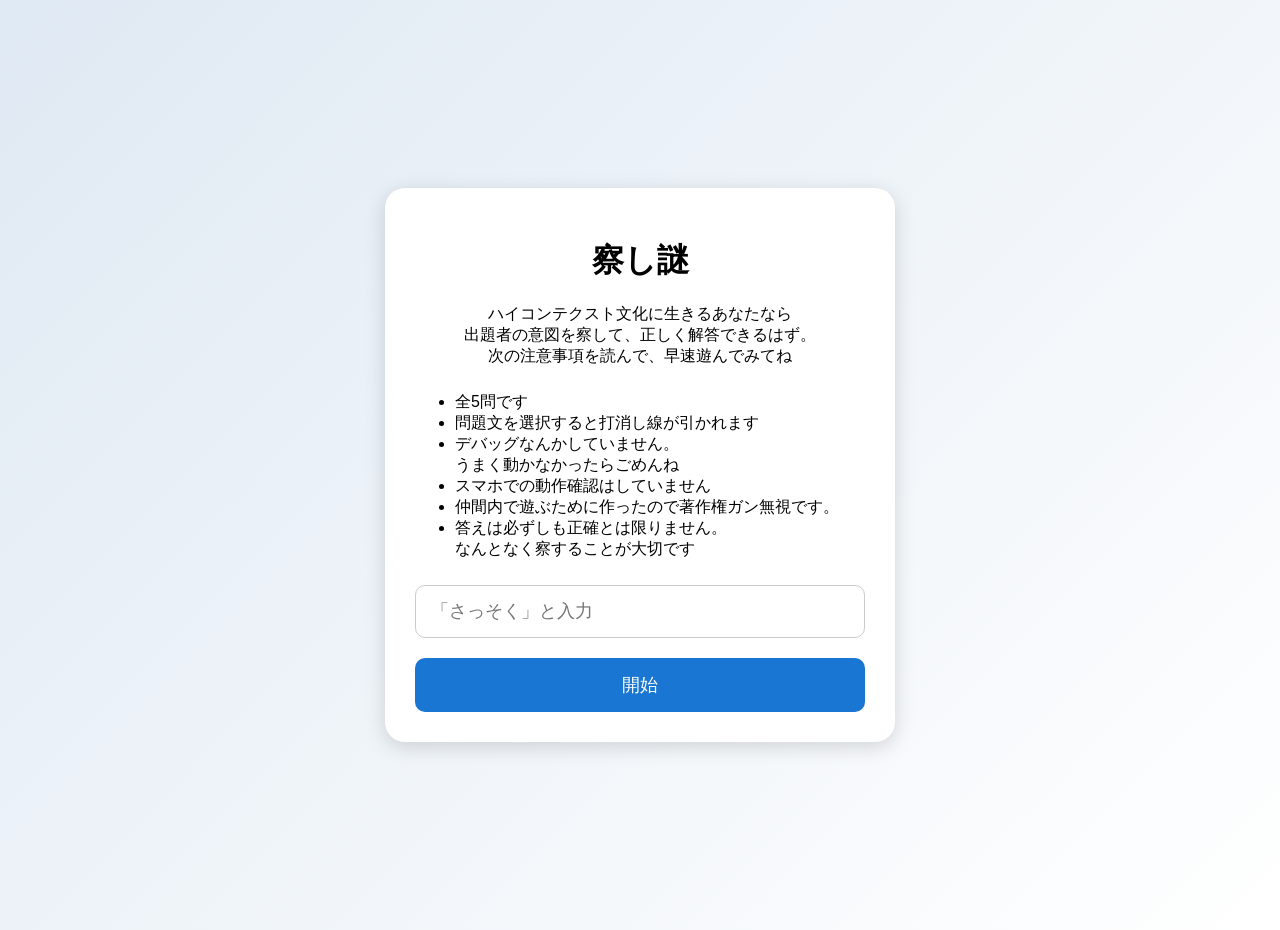
==== index.html @ 916c57be "Rename top.html to index.html" ====
<!DOCTYPE html>
<html lang="ja">

<head>

    <meta charset="UTF-8">

    <meta name="viewport"
          content="width=device-width, initial-scale=1.0">

    <title>注意事項</title>

    <link rel="stylesheet"
          href="styles.css">

</head>

<body class="topBody">

    <div class="topCard">

        <h1>察し謎</h1>

        <p>
            ハイコンテクスト文化に生きるあなたなら
            <br>
            出題者の意図を察して、正しく解答できるはず。
            <br>
            次の注意事項を読んで、早速遊んでみてね
        </p>

        <ul class="noticeList">

            <li>全5問です</li>

            <li>問題文を選択すると打消し線が引かれます</li>

            <li>デバッグなんかしていません。<br>うまく動かなかったらごめんね</li>

            <li>スマホでの動作確認はしていません</li>

            <li>仲間内で遊ぶために作ったので著作権ガン無視です。</li>

            <li>答えは必ずしも正確とは限りません。<br>なんとなく察することが大切です</li>

        </ul>


        <input
            type="text"
            id="nextInput"
            placeholder="「さっそく」と入力">

        <button id="startButton">
            開始
        </button>

    </div>


    <script>

        const button =
            document.querySelector(
                "#startButton"
            );

        button.addEventListener(
            "click",
            () => {

                const input =
                    document.querySelector(
                        "#nextInput"
                    ).value;


                if(input === "さっそく"){

                    window.location.href =
                        "nazo.html";

                }else{

                    alert(
                        "ひらがなで「さっそく」と入力してください"
                    );

                }

            }
        );

    </script>

</body>

</html>
---- styles.css ----
/* body{

    font-family: sans-serif;

    background: #f3f5f7;

    padding: 15px;
} */

body{

    font-family: sans-serif;

    background: #f3f5f7;

    padding: 15px;

    display: flex;

    flex-direction: column;

    align-items: center;
}

h1{

    text-align: center;
}

/* #quizArea{

    width: 100%;

    max-width: 700px;
} */


/* .questionBox{

    background: white;

    padding: 15px;

    margin-bottom: 20px;

    border-radius: 10px;

    box-shadow:
        0 2px 6px rgba(0,0,0,0.1);
} */
.questionBox{

    background: white;

    padding: 15px;

    margin-bottom: 20px;

    border-radius: 10px;

    box-shadow:
        0 2px 6px rgba(0,0,0,0.1);

    width: 100%;

    max-width: 700px;
}


.questionTitle{

    font-size: 20px;

    font-weight: bold;

    margin-bottom: 15px;
}


.choiceArea{

    display: flex;

    align-items: center;

    gap: 10px;

    margin-bottom: 10px;
}


.choice{

    font-size: 18px;

    cursor: pointer;
}


/* 打消し線 */
.strike{

    text-decoration: line-through;

    color: black;
}


/* ラジオボタン */
input[type="radio"]{

    transform: scale(1.3);

    accent-color: black;
}


/* 2問目だけ色付き */
.blueRadio{
    accent-color: blue !important;
}
.redRadio{
    accent-color: red !important;
}

.yellowRadio{
    accent-color: yellow !important;
}


/* 判定ボタン */
#checkBtn{

    width: 100%;

    padding: 15px;

    border: none;

    border-radius: 10px;

    background: #1976d2;

    color: white;

    font-size: 18px;

    cursor: pointer;
}


#result{

    margin-top: 20px;

    font-size: 22px;

    font-weight: bold;

    text-align: center;
}

.questionImage{

    width: 100%;

    max-width: 300px;

    display: block;

    margin-bottom: 15px;

    border-radius: 10px;
}

.hidden{

    display: none;
}

/* 結果ページ背景 */
.resultBody{

    background:
        linear-gradient(
            135deg,
            #1e3c72,
            #2a5298
        );

    height: 100vh;

    display: flex;

    justify-content: center;

    align-items: center;

    margin: 0;
}


/* カード */
.resultCard{

    background: white;

    padding: 40px;

    border-radius: 20px;

    text-align: center;

    box-shadow:
        0 10px 30px rgba(0,0,0,0.3);

    width: 80%;

    max-width: 400px;
}


/* おめでとう */
.congrats{

    font-size: 42px;

    color: gold;

    animation:
        glow 1s infinite alternate;
}


/* 全問正解 */
.clearText{

    font-size: 24px;

    margin-top: 20px;
}


/* スコア */
.scoreText{

    font-size: 32px;

    font-weight: bold;

    margin: 30px 0;
}


/* ボタン */
.resultCard button{

    width: 100%;

    padding: 15px;

    border: none;

    border-radius: 10px;

    background: #1976d2;

    color: white;

    font-size: 20px;

    cursor: pointer;
}


/* 光るアニメーション */
@keyframes glow{

    from{

        text-shadow:
            0 0 10px gold;
    }

    to{

        text-shadow:
            0 0 30px orange;
    }
}

/* トップページ */
.topBody{

    background:
        linear-gradient(
            135deg,
            #dfe9f3,
            #ffffff
        );

    height: 100vh;

    display: flex;

    justify-content: center;

    align-items: center;

    margin: 0;
}


/* カード */
.topCard{

    background: white;

    width: 85%;

    max-width: 450px;

    padding: 30px;

    border-radius: 20px;

    box-shadow:
        0 5px 20px rgba(0,0,0,0.15);

    text-align: center;
}


/* 注意事項 */
.noticeList{

    text-align: left;

    margin: 25px 0;
}


/* 入力欄 */
#nextInput{

    width: 100%;

    padding: 15px;

    font-size: 18px;

    border-radius: 10px;

    border: 1px solid #ccc;

    box-sizing: border-box;

    margin-bottom: 20px;
}


/* 開始ボタン */
#startButton{

    width: 100%;

    padding: 15px;

    border: none;

    border-radius: 10px;

    background: #1976d2;

    color: white;

    font-size: 18px;

    cursor: pointer;
}
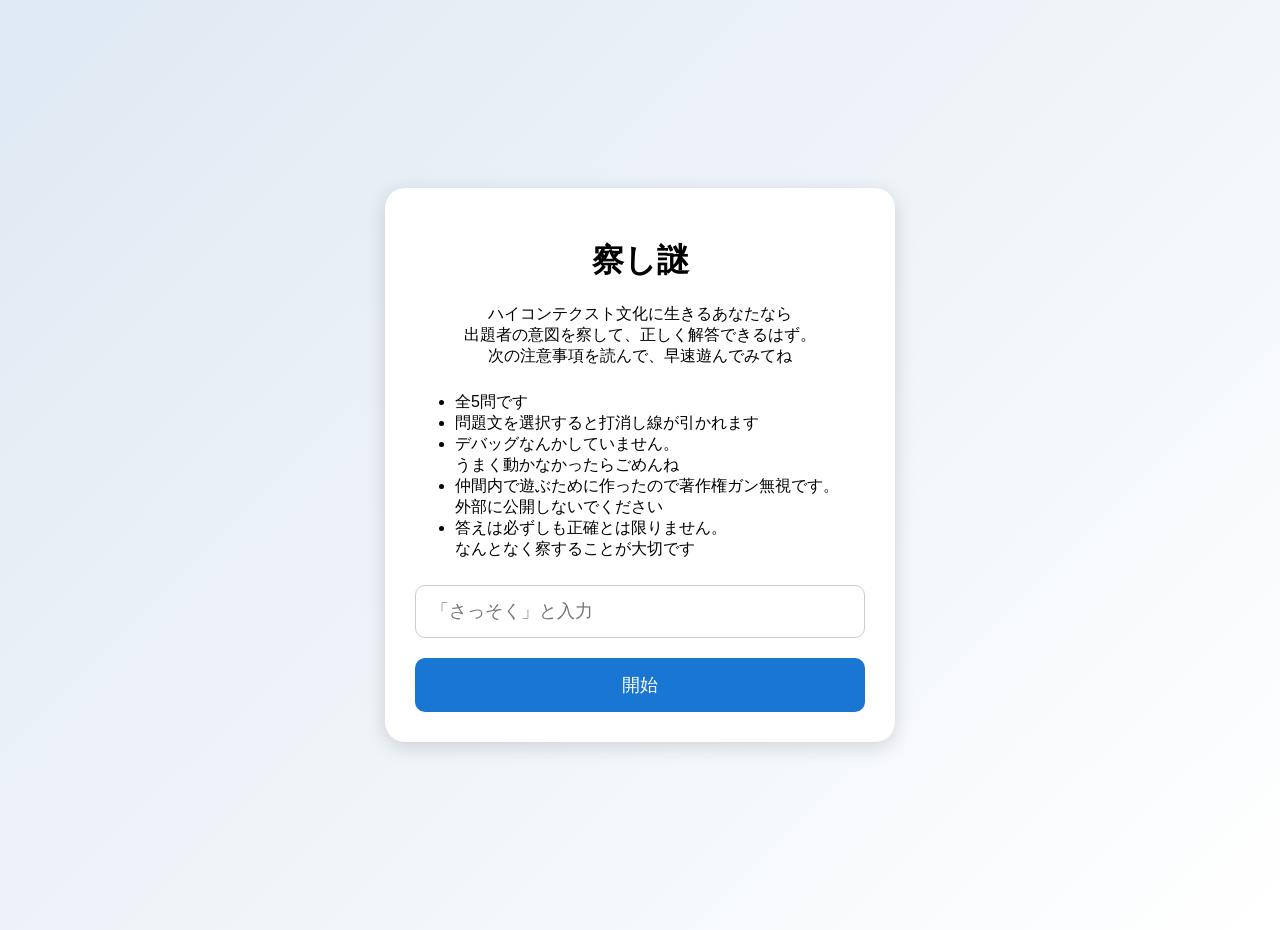
==== commit 5bcdeb14: "Update index.html" ====
--- a/index.html
+++ b/index.html
@@ -8,7 +8,7 @@
     <meta name="viewport"
           content="width=device-width, initial-scale=1.0">
 
-    <title>注意事項</title>
+    <title>説明</title>
 
     <link rel="stylesheet"
           href="styles.css">
@@ -37,9 +37,7 @@
 
             <li>デバッグなんかしていません。<br>うまく動かなかったらごめんね</li>
 
-            <li>スマホでの動作確認はしていません</li>
-
-            <li>仲間内で遊ぶために作ったので著作権ガン無視です。</li>
+            <li>仲間内で遊ぶために作ったので著作権ガン無視です。<br>外部に公開しないでください</li>
 
             <li>答えは必ずしも正確とは限りません。<br>なんとなく察することが大切です</li>
 
--- a/styles.css
+++ b/styles.css
@@ -91,20 +91,40 @@
 
 .choice{
 
-    font-size: 18px;
-
-    cursor: pointer;
+    position: relative;
+
+    display: inline-block;
+
+    line-height: 1.2;
 }
 
 
 /* 打消し線 */
-.strike{
+/* .strike{
 
     text-decoration: line-through;
 
     color: black;
-}
-
+} */
+
+.strike::after{
+
+    content: "";
+
+    position: absolute;
+
+    left: 0;
+
+    top: 50%;
+
+    width: 100%;
+
+    height: 2px;
+
+    background: black;
+
+    transform: translateY(-50%);
+}
 
 /* ラジオボタン */
 input[type="radio"]{
@@ -377,4 +397,4 @@
     font-size: 18px;
 
     cursor: pointer;
-}+}
